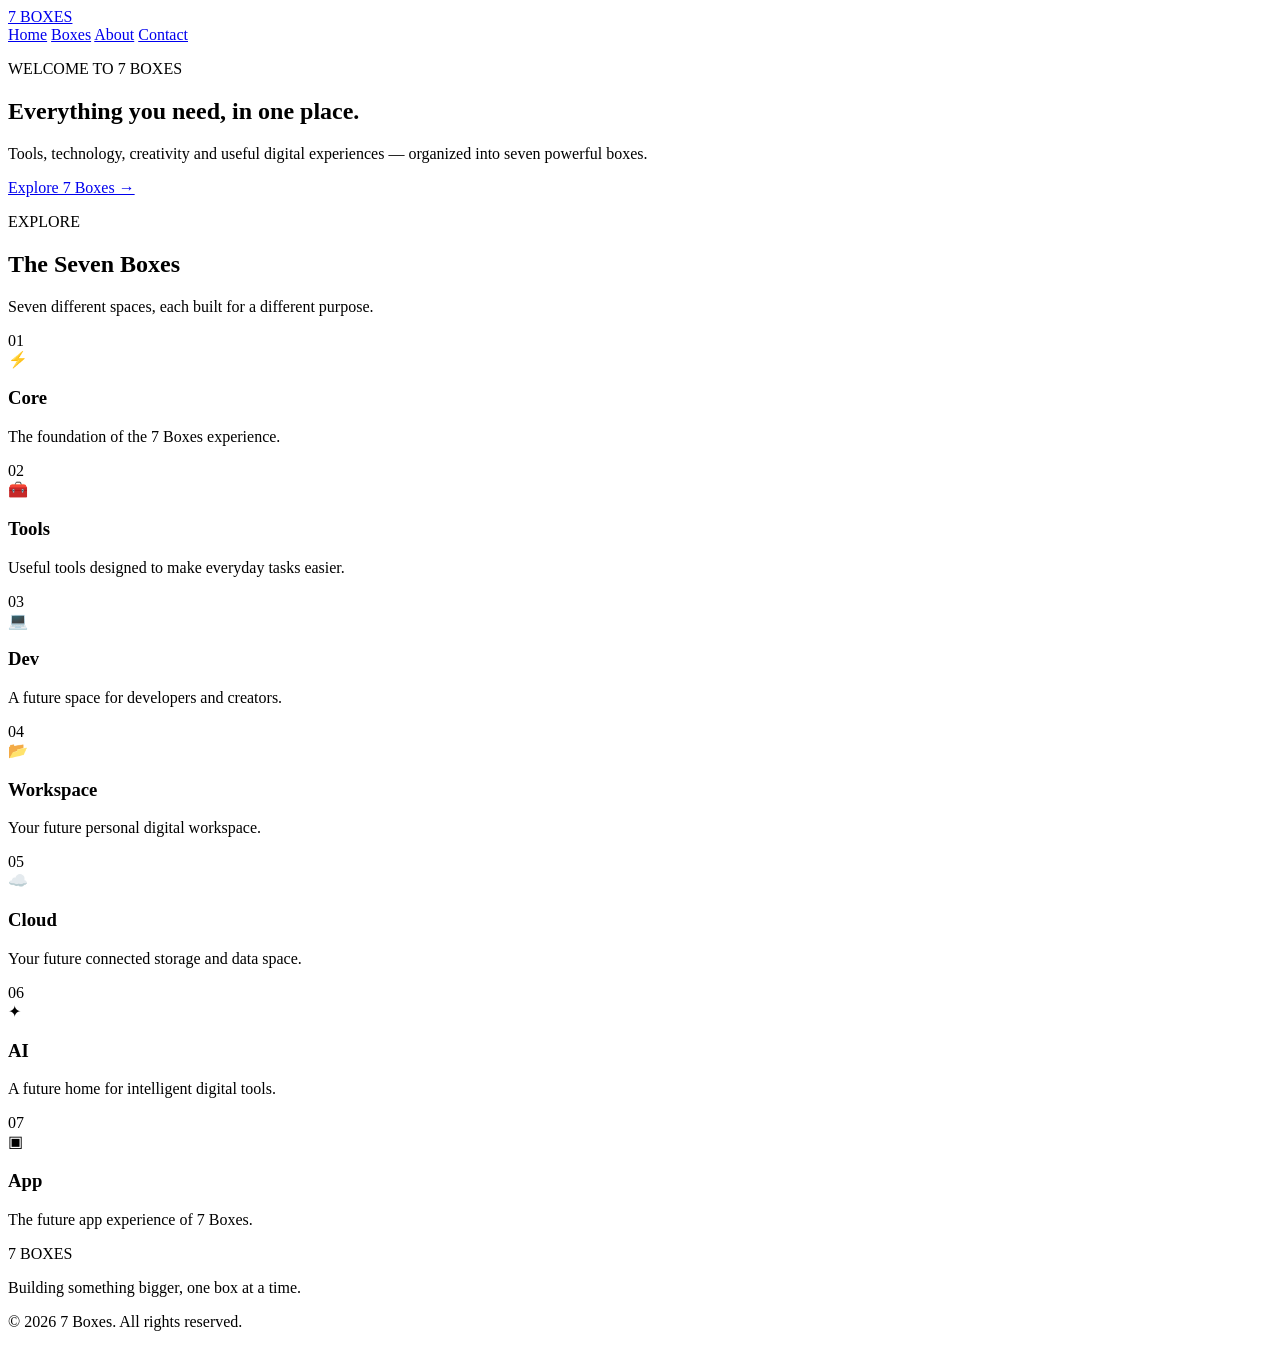
==== index.html @ 7c59707e "Rename 7-BOXES/index.html to index.html" ====
<!DOCTYPE html>
<html lang="en">
<head>
    <meta charset="UTF-8">

    <meta name="viewport" content="width=device-width, initial-scale=1.0">

    <meta
        name="description"
        content="7 Boxes — a collection of useful digital tools, resources and experiences."
    >

    <title>7 Boxes | Everything in One Place</title>

    <link rel="stylesheet" href="css/style.css">
</head>

<body>

    <!-- Dynamic background -->
    <div id="background"></div>

    <!-- Navigation -->
    <header class="navbar">

        <a href="index.html" class="logo">
            7 BOXES
        </a>

        <nav>
            <a href="#home">Home</a>
            <a href="#boxes">Boxes</a>
            <a href="about.html">About</a>
            <a href="contact.html">Contact</a>
        </nav>

    </header>


    <!-- Main content -->
    <main>

        <!-- Hero section -->
        <section id="home" class="hero">

            <div class="hero-content">

                <p class="eyebrow">WELCOME TO 7 BOXES</p>

                <h1>
                    Everything you need,
                    <span>in one place.</span>
                </h1>

                <p class="hero-text">
                    Tools, technology, creativity and useful digital
                    experiences — organized into seven powerful boxes.
                </p>

                <a href="#boxes" class="hero-button">
                    Explore 7 Boxes →
                </a>

            </div>

        </section>


        <!-- Boxes section -->
        <section id="boxes" class="boxes-section">

            <div class="section-heading">
                <p class="eyebrow">EXPLORE</p>

                <h2>The Seven Boxes</h2>

                <p>
                    Seven different spaces, each built for a different purpose.
                </p>
            </div>


            <div class="boxes-grid">

                <article class="box-card">
                    <div class="box-number">01</div>
                    <div class="box-icon">⚡</div>
                    <h3>Core</h3>
                    <p>
                        The foundation of the 7 Boxes experience.
                    </p>
                </article>


                <article class="box-card">
                    <div class="box-number">02</div>
                    <div class="box-icon">🧰</div>
                    <h3>Tools</h3>
                    <p>
                        Useful tools designed to make everyday tasks easier.
                    </p>
                </article>


                <article class="box-card">
                    <div class="box-number">03</div>
                    <div class="box-icon">💻</div>
                    <h3>Dev</h3>
                    <p>
                        A future space for developers and creators.
                    </p>
                </article>


                <article class="box-card">
                    <div class="box-number">04</div>
                    <div class="box-icon">📂</div>
                    <h3>Workspace</h3>
                    <p>
                        Your future personal digital workspace.
                    </p>
                </article>


                <article class="box-card">
                    <div class="box-number">05</div>
                    <div class="box-icon">☁️</div>
                    <h3>Cloud</h3>
                    <p>
                        Your future connected storage and data space.
                    </p>
                </article>


                <article class="box-card">
                    <div class="box-number">06</div>
                    <div class="box-icon">✦</div>
                    <h3>AI</h3>
                    <p>
                        A future home for intelligent digital tools.
                    </p>
                </article>


                <article class="box-card">
                    <div class="box-number">07</div>
                    <div class="box-icon">▣</div>
                    <h3>App</h3>
                    <p>
                        The future app experience of 7 Boxes.
                    </p>
                </article>

            </div>

        </section>

    </main>


    <!-- Footer -->
    <footer>

        <div class="footer-logo">
            7 BOXES
        </div>

        <p>
            Building something bigger, one box at a time.
        </p>

        <p class="copyright">
            © 2026 7 Boxes. All rights reserved.
        </p>

    </footer>


    <script src="js/main.js"></script>

</body>
</html>
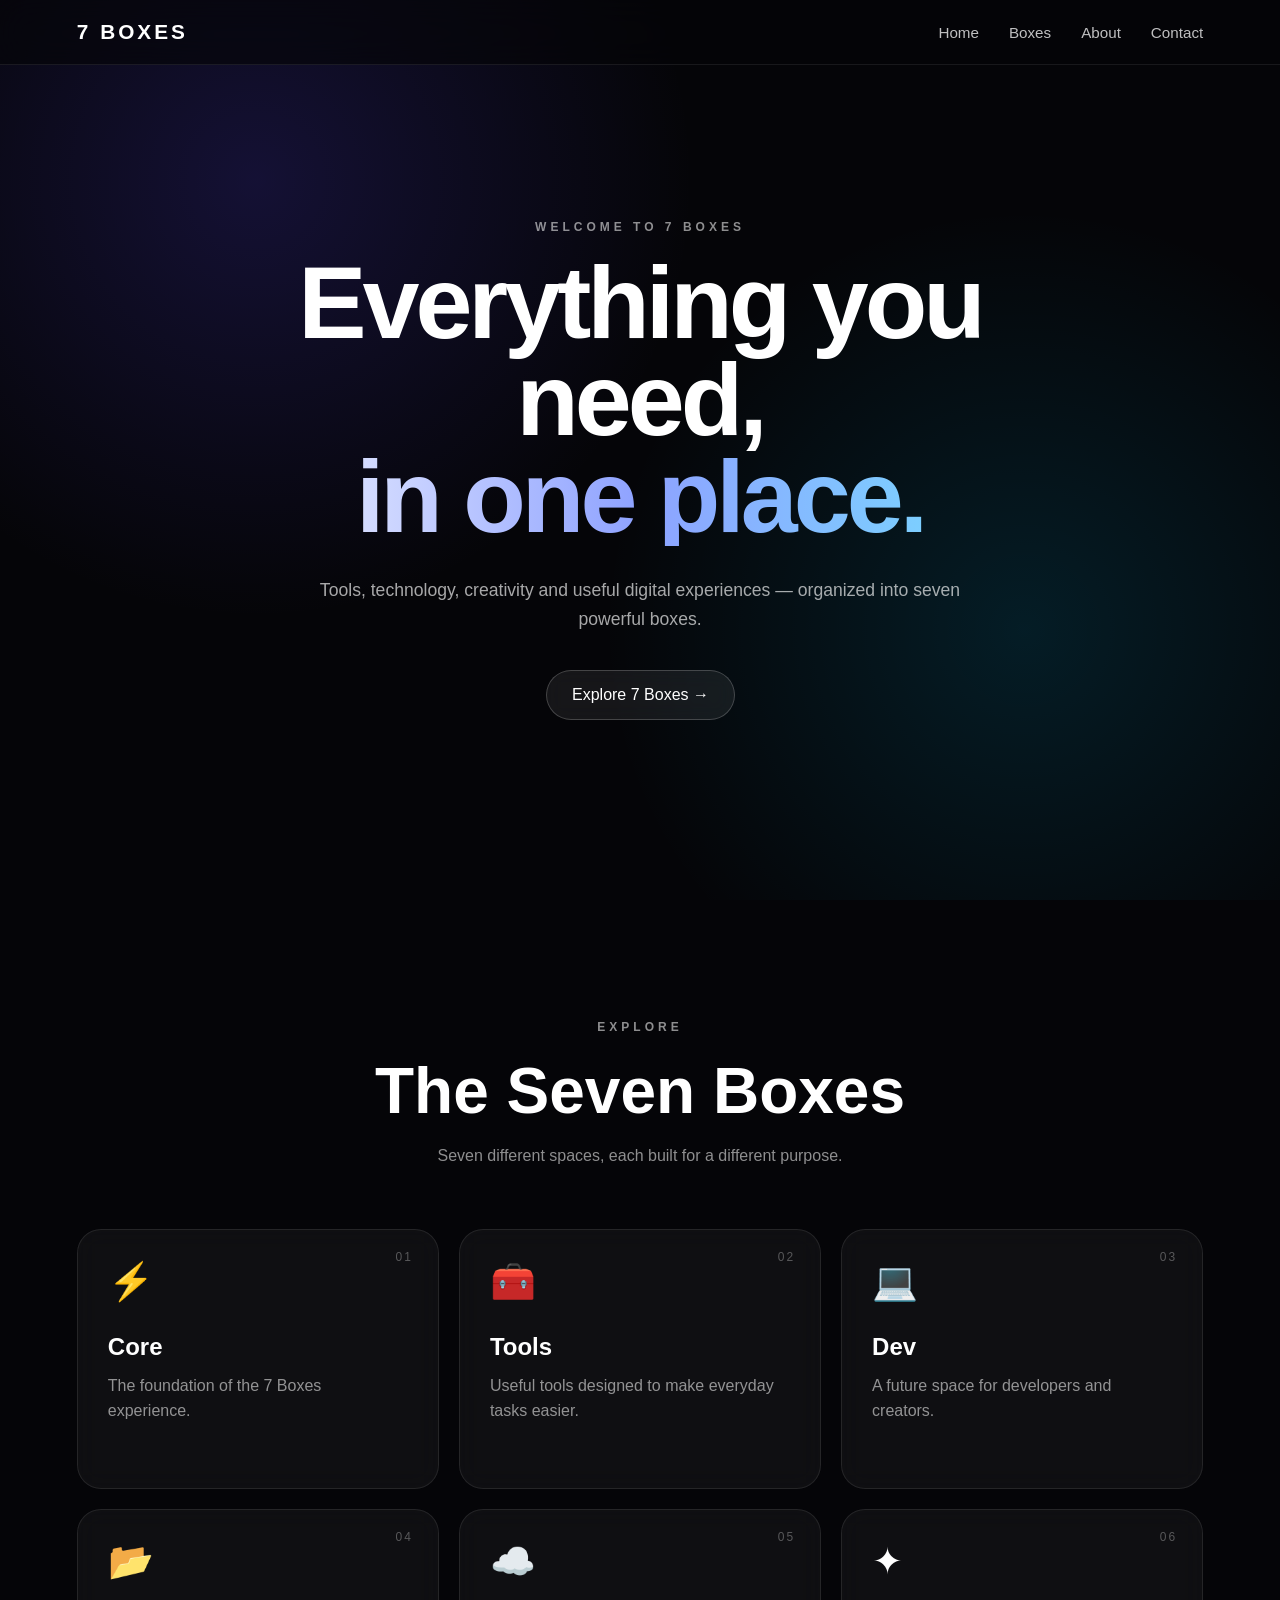
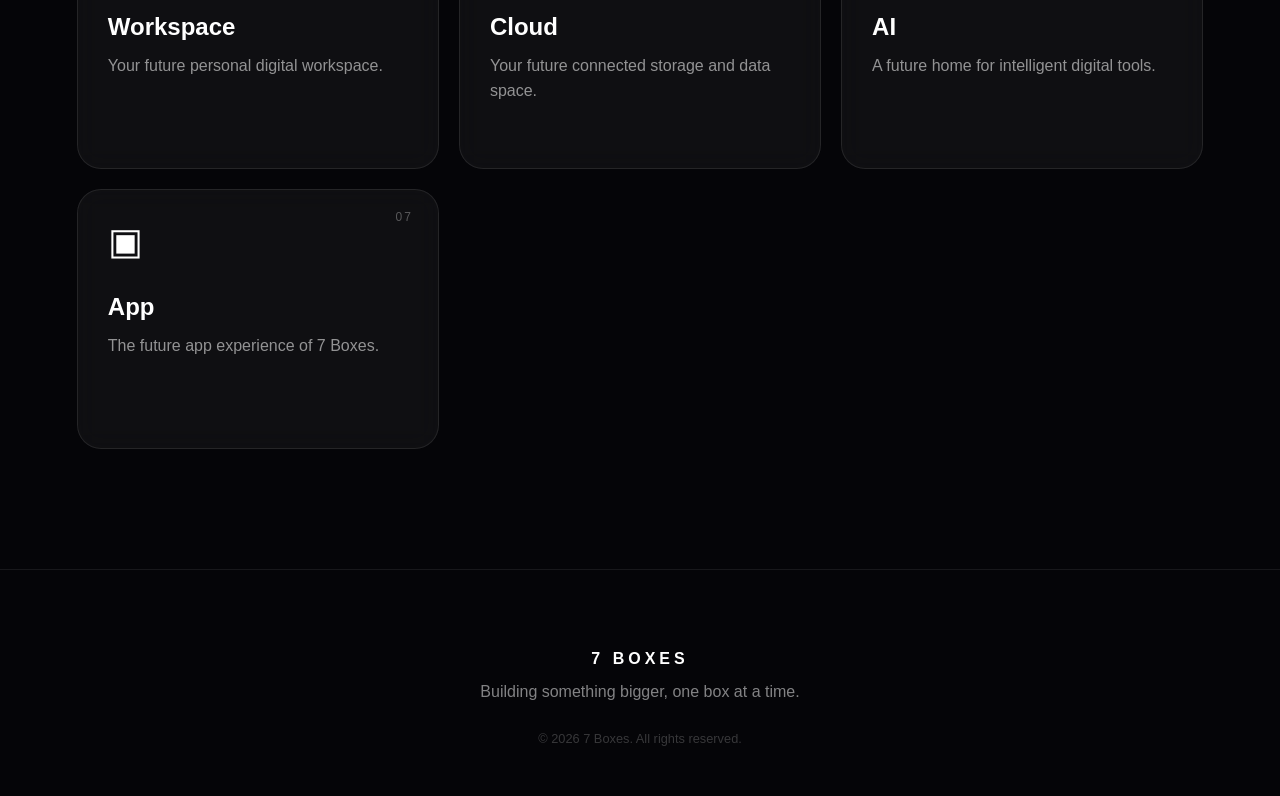
==== commit d802f6b3: "Update index.html" ====
--- a/index.html
+++ b/index.html
@@ -12,7 +12,7 @@
 
     <title>7 Boxes | Everything in One Place</title>
 
-    <link rel="stylesheet" href="css/style.css">
+    <link rel="stylesheet" href="style.css">
 </head>
 
 <body>
--- a/style.css
+++ b/style.css
@@ -0,0 +1,402 @@
+/* ================================
+   7 BOXES — LEVEL 1
+   Main Styles
+================================ */
+
+
+/* ---------- Reset ---------- */
+
+* {
+    margin: 0;
+    padding: 0;
+    box-sizing: border-box;
+}
+
+
+html {
+    scroll-behavior: smooth;
+}
+
+
+body {
+    font-family: Arial, Helvetica, sans-serif;
+    background: #050508;
+    color: #ffffff;
+    min-height: 100vh;
+    overflow-x: hidden;
+}
+
+
+/* ---------- Background ---------- */
+
+#background {
+    position: fixed;
+    inset: 0;
+    z-index: -1;
+
+    background:
+        radial-gradient(
+            circle at 20% 20%,
+            rgba(90, 70, 255, 0.18),
+            transparent 35%
+        ),
+        radial-gradient(
+            circle at 80% 70%,
+            rgba(0, 200, 255, 0.12),
+            transparent 35%
+        ),
+        #050508;
+}
+
+
+/* ---------- Navigation ---------- */
+
+.navbar {
+    position: fixed;
+
+    top: 0;
+    left: 0;
+
+    width: 100%;
+
+    display: flex;
+    align-items: center;
+    justify-content: space-between;
+
+    padding: 20px 6%;
+
+    background: rgba(5, 5, 8, 0.65);
+
+    backdrop-filter: blur(16px);
+
+    border-bottom: 1px solid rgba(255, 255, 255, 0.08);
+
+    z-index: 100;
+}
+
+
+.logo {
+    color: white;
+
+    text-decoration: none;
+
+    font-size: 1.3rem;
+
+    font-weight: 800;
+
+    letter-spacing: 3px;
+}
+
+
+.navbar nav {
+    display: flex;
+
+    gap: 30px;
+}
+
+
+.navbar nav a {
+    color: rgba(255, 255, 255, 0.75);
+
+    text-decoration: none;
+
+    font-size: 0.95rem;
+
+    transition: 0.3s;
+}
+
+
+.navbar nav a:hover {
+    color: white;
+}
+
+
+/* ---------- Hero ---------- */
+
+.hero {
+    min-height: 100vh;
+
+    display: flex;
+    align-items: center;
+    justify-content: center;
+
+    text-align: center;
+
+    padding: 120px 6% 80px;
+}
+
+
+.hero-content {
+    max-width: 900px;
+}
+
+
+.eyebrow {
+    font-size: 0.75rem;
+
+    letter-spacing: 4px;
+
+    font-weight: 700;
+
+    opacity: 0.55;
+
+    margin-bottom: 20px;
+}
+
+
+.hero h1 {
+    font-size: clamp(3rem, 8vw, 7rem);
+
+    line-height: 0.95;
+
+    letter-spacing: -4px;
+
+    margin-bottom: 30px;
+}
+
+
+.hero h1 span {
+    display: block;
+
+    background: linear-gradient(
+        90deg,
+        #ffffff,
+        #8ea2ff,
+        #72e8ff
+    );
+
+    -webkit-background-clip: text;
+    background-clip: text;
+
+    color: transparent;
+}
+
+
+.hero-text {
+    max-width: 650px;
+
+    margin: 0 auto 35px;
+
+    font-size: 1.1rem;
+
+    line-height: 1.7;
+
+    color: rgba(255, 255, 255, 0.65);
+}
+
+
+.hero-button {
+    display: inline-block;
+
+    padding: 15px 25px;
+
+    border: 1px solid rgba(255, 255, 255, 0.2);
+
+    border-radius: 50px;
+
+    color: white;
+
+    text-decoration: none;
+
+    background: rgba(255, 255, 255, 0.07);
+
+    backdrop-filter: blur(10px);
+
+    transition: 0.3s;
+}
+
+
+.hero-button:hover {
+    transform: translateY(-3px);
+
+    background: rgba(255, 255, 255, 0.13);
+}
+
+
+/* ---------- Boxes ---------- */
+
+.boxes-section {
+    padding: 120px 6%;
+}
+
+
+.section-heading {
+    text-align: center;
+
+    margin-bottom: 60px;
+}
+
+
+.section-heading h2 {
+    font-size: clamp(2.5rem, 5vw, 4.5rem);
+
+    margin-bottom: 15px;
+}
+
+
+.section-heading > p:last-child {
+    color: rgba(255, 255, 255, 0.55);
+
+    line-height: 1.6;
+}
+
+
+/* ---------- Grid ---------- */
+
+.boxes-grid {
+    max-width: 1200px;
+
+    margin: auto;
+
+    display: grid;
+
+    grid-template-columns:
+        repeat(3, 1fr);
+
+    gap: 20px;
+}
+
+
+/* ---------- Cards ---------- */
+
+.box-card {
+    position: relative;
+
+    min-height: 260px;
+
+    padding: 30px;
+
+    border-radius: 24px;
+
+    background: rgba(255, 255, 255, 0.045);
+
+    border: 1px solid rgba(255, 255, 255, 0.09);
+
+    backdrop-filter: blur(12px);
+
+    overflow: hidden;
+
+    transition:
+        transform 0.4s ease,
+        border-color 0.4s ease,
+        background 0.4s ease;
+}
+
+
+.box-card:hover {
+    transform: translateY(-8px);
+
+    border-color:
+        rgba(255, 255, 255, 0.22);
+
+    background:
+        rgba(255, 255, 255, 0.075);
+}
+
+
+.box-number {
+    position: absolute;
+
+    top: 20px;
+    right: 25px;
+
+    font-size: 0.75rem;
+
+    opacity: 0.3;
+
+    letter-spacing: 2px;
+}
+
+
+.box-icon {
+    font-size: 2.3rem;
+
+    margin-bottom: 30px;
+}
+
+
+.box-card h3 {
+    font-size: 1.5rem;
+
+    margin-bottom: 12px;
+}
+
+
+.box-card p {
+    color: rgba(255, 255, 255, 0.55);
+
+    line-height: 1.6;
+}
+
+
+/* ---------- Footer ---------- */
+
+footer {
+    text-align: center;
+
+    padding: 80px 6% 40px;
+
+    border-top:
+        1px solid rgba(255, 255, 255, 0.08);
+}
+
+
+.footer-logo {
+    font-weight: 800;
+
+    letter-spacing: 4px;
+
+    margin-bottom: 15px;
+}
+
+
+footer p {
+    color: rgba(255, 255, 255, 0.5);
+
+    margin-bottom: 10px;
+}
+
+
+footer .copyright {
+    font-size: 0.8rem;
+
+    opacity: 0.4;
+
+    margin-top: 30px;
+}
+
+
+/* ---------- Mobile ---------- */
+
+@media (max-width: 800px) {
+
+    .navbar {
+        padding: 18px 5%;
+    }
+
+
+    .navbar nav {
+        gap: 15px;
+    }
+
+
+    .navbar nav a {
+        font-size: 0.8rem;
+    }
+
+
+    .hero h1 {
+        letter-spacing: -2px;
+    }
+
+
+    .boxes-grid {
+        grid-template-columns: 1fr;
+    }
+
+
+    .box-card {
+        min-height: 220px;
+    }
+
+}
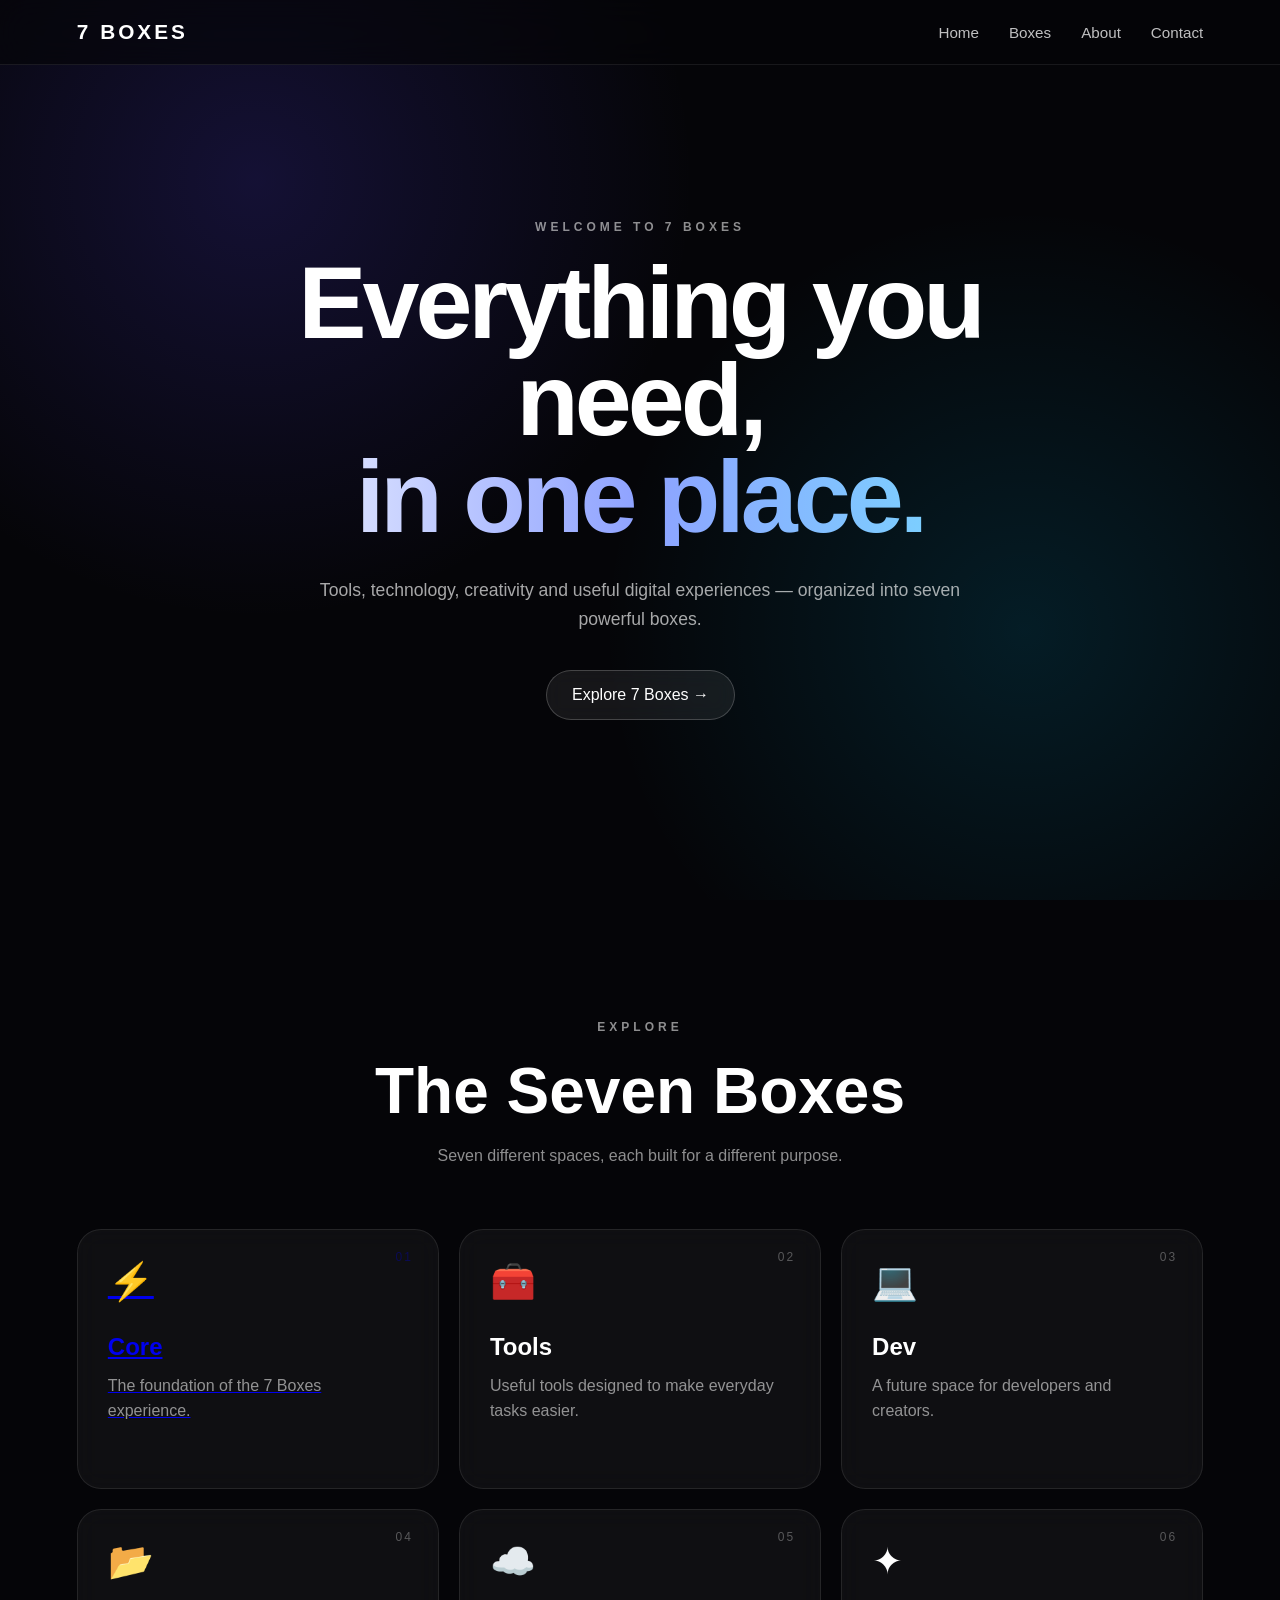
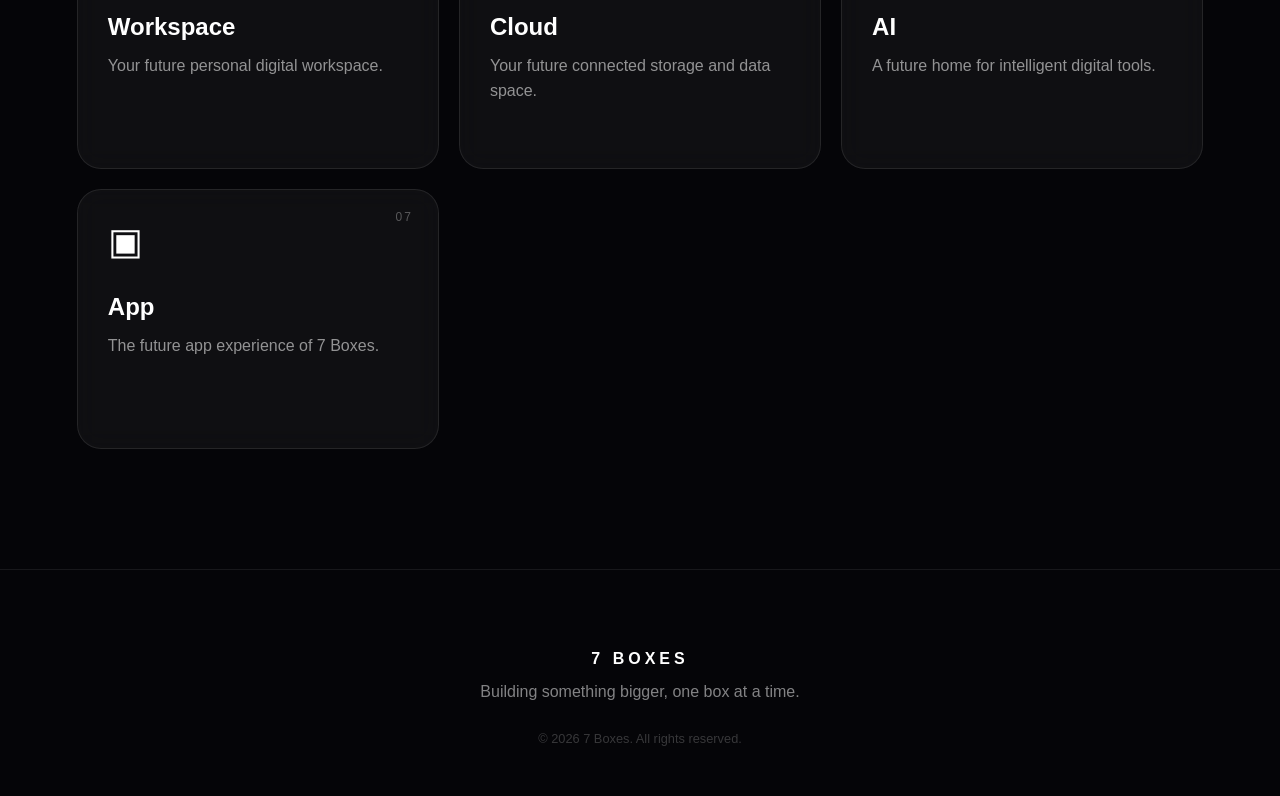
==== commit d44d05be: "Wrap Core box in a link to core.html" ====
--- a/index.html
+++ b/index.html
@@ -83,13 +83,15 @@
             <div class="boxes-grid">
 
                 <article class="box-card">
-                    <div class="box-number">01</div>
-                    <div class="box-icon">⚡</div>
-                    <h3>Core</h3>
-                    <p>
-                        The foundation of the 7 Boxes experience.
-                    </p>
-                </article>
+    <a href="core.html">
+        <div class="box-number">01</div>
+        <div class="box-icon">⚡</div>
+        <h3>Core</h3>
+        <p>
+            The foundation of the 7 Boxes experience.
+        </p>
+    </a>
+</article>
 
 
                 <article class="box-card">
